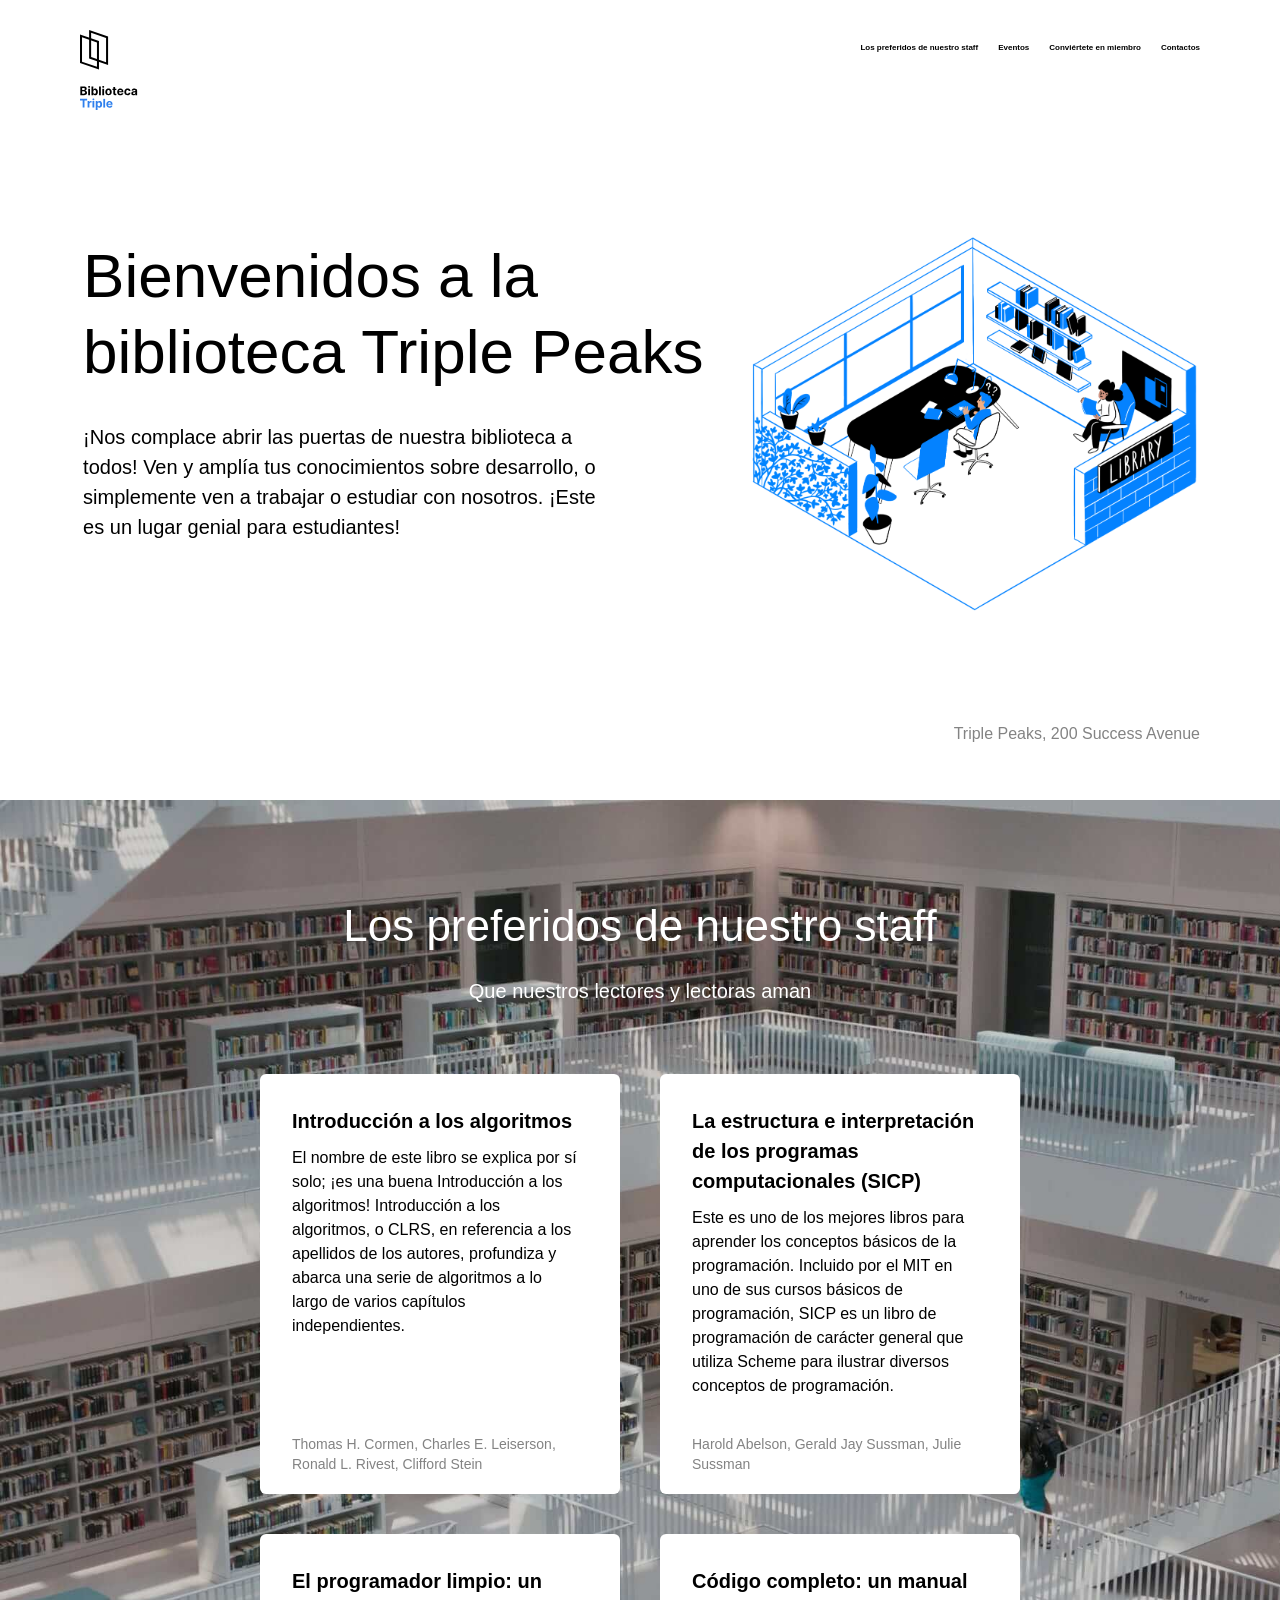
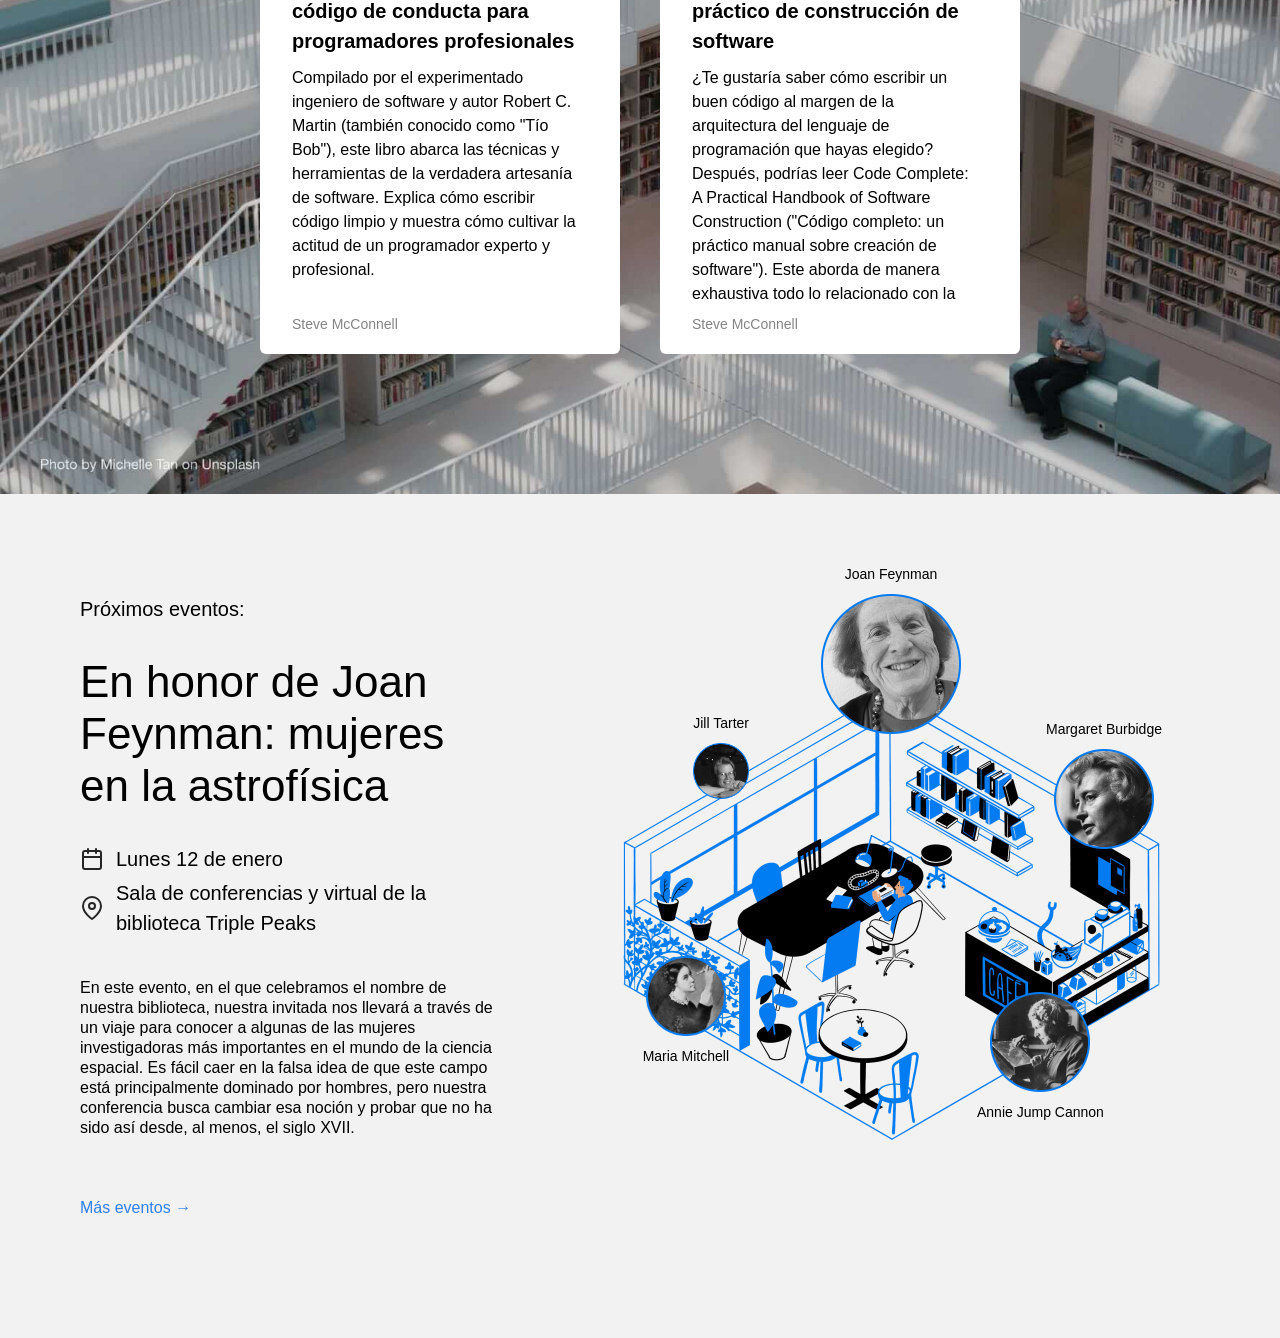
==== index.html @ 6df799b3 "añadir cambios etapa 2 proyecto sprint 3" ====
<!DOCTYPE html>
<html lang="es">
  <head>
    <meta charset="UTF-8" />
    <meta name="viewport" content="width=device-width, initial-scale=1.0" />
    <title>Biblioteca Triple Peaks</title>
    <link rel="shortcut icon" href="favicon.ico" />
    <link rel="stylesheet" href="./vendor/normalize.css" />
    <link rel="stylesheet" href="./styles/style.css" />
  </head>

  <body>
    <div class="page">
      <header class="header">
        <nav class="nav">
          <img
            src="./images/logo.svg"
            alt="Logotipo de la Biblioteca Triple Peaks"
            class="nav__logo"
          />
          <ul class="nav__links">
            <li>
              <a class="nav__link" href="#staff"
                >Los preferidos de nuestro staff</a
              >
            </li>
            <li>
              <a class="nav__link" href="#events">Eventos</a>
            </li>
            <li>
              <a class="nav__link">Conviértete en miembro</a>
            </li>
            <li>
              <a class="nav__link">Contactos</a>
            </li>
          </ul>
        </nav>
        <div class="header__content">
          <div class="header__text">
            <h1 class="header__title">
              Bienvenidos a la biblioteca Triple Peaks
            </h1>
            <p class="header__description">
              ¡Nos complace abrir las puertas de nuestra biblioteca a todos! Ven
              y amplía tus conocimientos sobre desarrollo, o simplemente ven a
              trabajar o estudiar con nosotros. ¡Este es un lugar genial para
              estudiantes!
            </p>
          </div>
          <img
            src="./images/inside_the_library.png"
            alt="Ilustración 'Dentro de la biblioteca'"
            class="header__image"
          />
        </div>
        <div class="header__footer">
          <p class="header__address">Triple Peaks, 200 Success Avenue</p>
        </div>
      </header>
      <main class="main">
        <section class="staff" id="staff">
          <h2 class="staff__title">Los preferidos de nuestro staff</h2>
          <p class="staff__subtitle">Que nuestros lectores y lectoras aman</p>
          <ul class="staff__cards">
            <li class="card">
              <div class="card__content">
                <h3 class="card__title">Introducción a los algoritmos</h3>
                <p class="card__text">
                  El nombre de este libro se explica por sí solo; ¡es una buena
                  Introducción a los algoritmos! Introducción a los algoritmos,
                  o CLRS, en referencia a los apellidos de los autores,
                  profundiza y abarca una serie de algoritmos a lo largo de
                  varios capítulos independientes.
                </p>
                <p class="card__footer">
                  Thomas H. Cormen, Charles E. Leiserson, Ronald L. Rivest,
                  Clifford Stein
                </p>
              </div>
            </li>

            <li class="card">
              <div class="card__content">
                <h3 class="card__title">
                  La estructura e interpretación de los programas
                  computacionales (SICP)
                </h3>
                <p class="card__text">
                  Este es uno de los mejores libros para aprender los conceptos
                  básicos de la programación. Incluido por el MIT en uno de sus
                  cursos básicos de programación, SICP es un libro de
                  programación de carácter general que utiliza Scheme para
                  ilustrar diversos conceptos de programación.
                </p>
                <p class="card__footer">
                  Harold Abelson, Gerald Jay Sussman, Julie Sussman
                </p>
              </div>
            </li>

            <li class="card">
              <div class="card__content">
                <h3 class="card__title">
                  El programador limpio: un código de conducta para
                  programadores profesionales
                </h3>
                <p class="card__text">
                  Compilado por el experimentado ingeniero de software y autor
                  Robert C. Martin (también conocido como "Tío Bob"), este libro
                  abarca las técnicas y herramientas de la verdadera artesanía
                  de software. Explica cómo escribir código limpio y muestra
                  cómo cultivar la actitud de un programador experto y
                  profesional.
                </p>
                <p class="card__footer">Steve McConnell</p>
              </div>
            </li>

            <li class="card">
              <div class="card__content">
                <h3 class="card__title">
                  Código completo: un manual práctico de construcción de
                  software
                </h3>
                <p class="card__text">
                  ¿Te gustaría saber cómo escribir un buen código al margen de
                  la arquitectura del lenguaje de programación que hayas
                  elegido? Después, podrías leer Code Complete: A Practical
                  Handbook of Software Construction ("Código completo: un
                  práctico manual sobre creación de software"). Este aborda de
                  manera exhaustiva todo lo relacionado con la buena estructura
                  de código.
                </p>
                <p class="card__footer">Steve McConnell</p>
              </div>
            </li>
          </ul>
        </section>
        <section class="events" id="events">
          <div class="events__content">
            <h2 class="events__heading">Próximos eventos:</h2>
            <h3 class="events__title">
              En honor de Joan Feynman: mujeres en la astrofísica
            </h3>
            <div class="event-info events__info-section">
              <div class="event-info__item">
                <img
                  src="./web_project_3_images/icon_calendar.svg"
                  alt="Calendar icon"
                  class="event-info__icon"
                />
                <p class="event-info__text">Lunes 12 de enero</p>
              </div>
              <div class="event-info__item">
                <img
                  src="./web_project_3_images/icon_pin.svg"
                  alt="Pin icon"
                  class="event-info__icon"
                />
                <p class="event-info__text">
                  Sala de conferencias y virtual de la biblioteca Triple Peaks
                </p>
              </div>
            </div>
            <p class="events__description">
              En este evento, en el que celebramos el nombre de nuestra
              biblioteca, nuestra invitada nos llevará a través de un viaje para
              conocer a algunas de las mujeres investigadoras más importantes en
              el mundo de la ciencia espacial. Es fácil caer en la falsa idea de
              que este campo está principalmente dominado por hombres, pero
              nuestra conferencia busca cambiar esa noción y probar que no ha
              sido así desde, al menos, el siglo XVII.
            </p>
            <a href="#" class="events__more">Más eventos &rarr;</a>
          </div>
          <div class="events__cover">
            <img
              src="./web_project_3_images/cafe.png"
              alt="ilustración de una cafetería"
              class="events__image"
            />
            <div class="person person_name_feynman">
              <p class="person__caption">Joan Feynman</p>
              <img
                src="./web_project_3_images/person_feynman.png"
                alt="Fotografía de Joan Feynman"
                class="person__image person__image_size_l"
              />
              <div class="person person_name_burbidge">
              <p class="person__caption">Margaret Burbidge</p>
              <img
                src="./web_project_3_images/person_burbidge.png"
                alt="Fotografía de  Margaret Burbidge"
                class="person__image person__image_size_m"
              />
            </div>
            <div class="person person_name_cannon">
              <img
                src="./web_project_3_images/person_cannon.png"
                alt="Fotografía de Annie Jump Cannon"
                class="person__image person__image_size_m"
              />
              <p class="person__caption">Annie Jump Cannon</p>
            </div>
            <div class="person person_name_mitchell">
              <img
                src="./web_project_3_images/person_mitchell.png"
                alt="Fotografía de Maria Mitchell"
                class="person__image person__image_size_s"
              />
              <p class="person__caption">Maria Mitchell</p>
            </div>
            <div class="person person_name_tarter">
              <p class="person__caption">Jill Tarter</p>
              <img
                src="./web_project_3_images/person_tarter.png"
                alt="Fotografía de Jill Tarter"
                class="person__image person__image_size_m"
              />
            </div>
          </div>
        </section>
      </main>
    </div>
  </body>
</html>
---- styles/style.css ----
.page {
  min-width: 1100px;
  max-width: 1600px;
  margin: auto;
  font-family: arial, sans-serif;
  font-size: 16px;
  line-height: 20px;
}

.header {
  display: flex;
  flex-direction: column;
  min-height: 720px;
  max-height: 800px;
  padding: 30px 80px 40px;
  box-sizing: border-box;
  align-items: center;
  position: relative;
  height: 100vh;
}

.nav {
  display: flex;
  flex-direction: row;
  justify-content: space-between;
  height: 80px;
  width: 100%;
}

.nav__logo {
  height: 80px;
  width: 58px;
}

.nav__links {
  display: flex;
  flex-direction: row;
  flex-wrap: wrap;
  margin: 8px 0 0;
  list-style-type: none;
  font-size: 8px;
  justify-content: space-between;
  column-gap: 20px;
  padding-left: 0;
}

.nav__link {
  color: #000000;
  text-decoration: none;
  font-weight: bold;
}

.header__content {
  display: flex;
  flex-direction: row;
  justify-content: space-between;
  margin: auto;
  flex-grow: 1;
}

.header__title {
  max-width: 635px;
  font-size: 62px;
  line-height: 76px;
  font-weight: 500;
  margin: 0;
  margin-top: 128px;
}

.header__description {
  max-width: 515px;
  font-size: 20px;
  line-height: 30px;
  margin: 0;
  margin-top: 32px;
}

.header__image {
  max-width: 636px;
  max-height: 400px;
  object-fit: cover;
  margin-left: 20px;
  align-self: center;
}

.header__footer {
  margin-top: auto;
  width: 100%;
  display: flex;
  align-items: center;
  justify-content: flex-end;
  box-sizing: border-box;
}

.header__link {
  color: #2f80ed;
  text-decoration: none;
}

.header__address {
  margin-top: auto;
  color: #838383;
  text-align: end;
}

.header__text {
  display: flex;
  flex-direction: column;
}

.staff {
  background-image: url("../images/staff_picks_background.jpg");
  padding: 100px 0 140px;
  background-size: cover;
}

.staff__title {
  text-align: center;
  font-size: 44px;
  line-height: 52px;
  font-weight: 400;
  margin: 0 0 24px;
  color: #ffffff;
}

.staff__subtitle {
  text-align: center;
  font-size: 20px;
  line-height: 30px;
  font-weight: 400;
  margin: 0;
  color: #ffffff;
}

.staff__cards {
  max-width: 760px;
  display: flex;
  flex-direction: row;
  list-style-type: none;
  margin: auto;
  margin-top: 68px;
  padding-left: 0;
  flex-wrap: wrap;
  justify-content: center;
  gap: 40px 40px;
}

.card {
  width: 360px;
  height: 420px;
  background-color: #fff;
  border-radius: 6px;
  padding: 32px 40px 20px 32px;
  box-sizing: border-box;
  display: flex;
  flex-direction: column;
}

.card__content {
  width: 100%;
  height: 100%;
  display: flex;
  flex-direction: column;
}

.card__title {
  font-size: 20px;
  line-height: 30px;
  font-weight: 700;
  margin: 0;
}

.card__text {
  margin: 10px 0;
  font-size: 16px;
  height: 100%;
  line-height: 24px;
  overflow: hidden;
  transition: all 0.3s ease;
  flex-grow: 1;
}

.card__text:hover {
  overflow-y: auto;
}

.card__footer {
  margin: 0;
  margin-top: auto;
  font-size: 14px;
  line-height: 20px;
  color: #838383;
}

.events {
  padding: 100px 0 120px 80px;
  display: flex;
  align-items: start;
  justify-content: space-between;
  box-sizing: border-box;
  background-color: #f2f2f2;
  position: relative;
}

.events__content {
  flex-basis: 580px;
}

.events__heading {
  font-size: 20px;
  font-weight: 500;
  line-height: 30px;
  margin: 0;
}

.events__title {
  font-size: 44px;
  font-weight: 500;
  line-height: 52px;
  margin: 32px 0 0;
}

.events__info-section {
  margin-top: 32px;
}

.event-info__item {
  display: flex;
  align-items: center;
  margin-bottom: 4px;
  font-weight: 500;
}

.event-info__icon {
  background-repeat: no-repeat;
  background-position: center;
  margin-right: 12px;
  width: 24px;
  height: 24px;
}

.event-info__text {
  font-size: 20px;
  font-weight: 500;
  line-height: 30px;
  margin: 0;
}

.events__description {
  margin: 40px 0 60px;
}

.events__more {
  color: #2f80ed;
  text-decoration: none;
}

.events__cover {
  flex-grow: 1;
  flex-shrink: 0;
  flex-basis: 780px;
  max-width: 780px;
  position: relative;
}

.events__image {
  max-width: 100%;
}

.person {
  position: absolute;
  display: flex;
  align-items: center;
  flex-direction: column;
  gap: 10px;
}

.person_name_feynman {
  right: 319px;
  top: -30px;
}

.person_name_burbidge {
  left: 225px;
  top: 155px;
}

.person_name_cannon {
  top: 428px;
  left: 156px;
}

.person_name_mitchell {
  top: 392px;
  right: 232px;
}

.person_name_tarter {
  top: 149px;
  right: 212px;
}

.person__image {
  max-width: 100%;
}

.person__image_size_l {
  width: 140px;
}

.person__image_size_m {
  width: 100px;
}

.person__image_size_s {
  width: 80px;
}

.person__caption {
  text-align: center;
  font-size: 14px;
  margin: 0;
  white-space: nowrap;
}
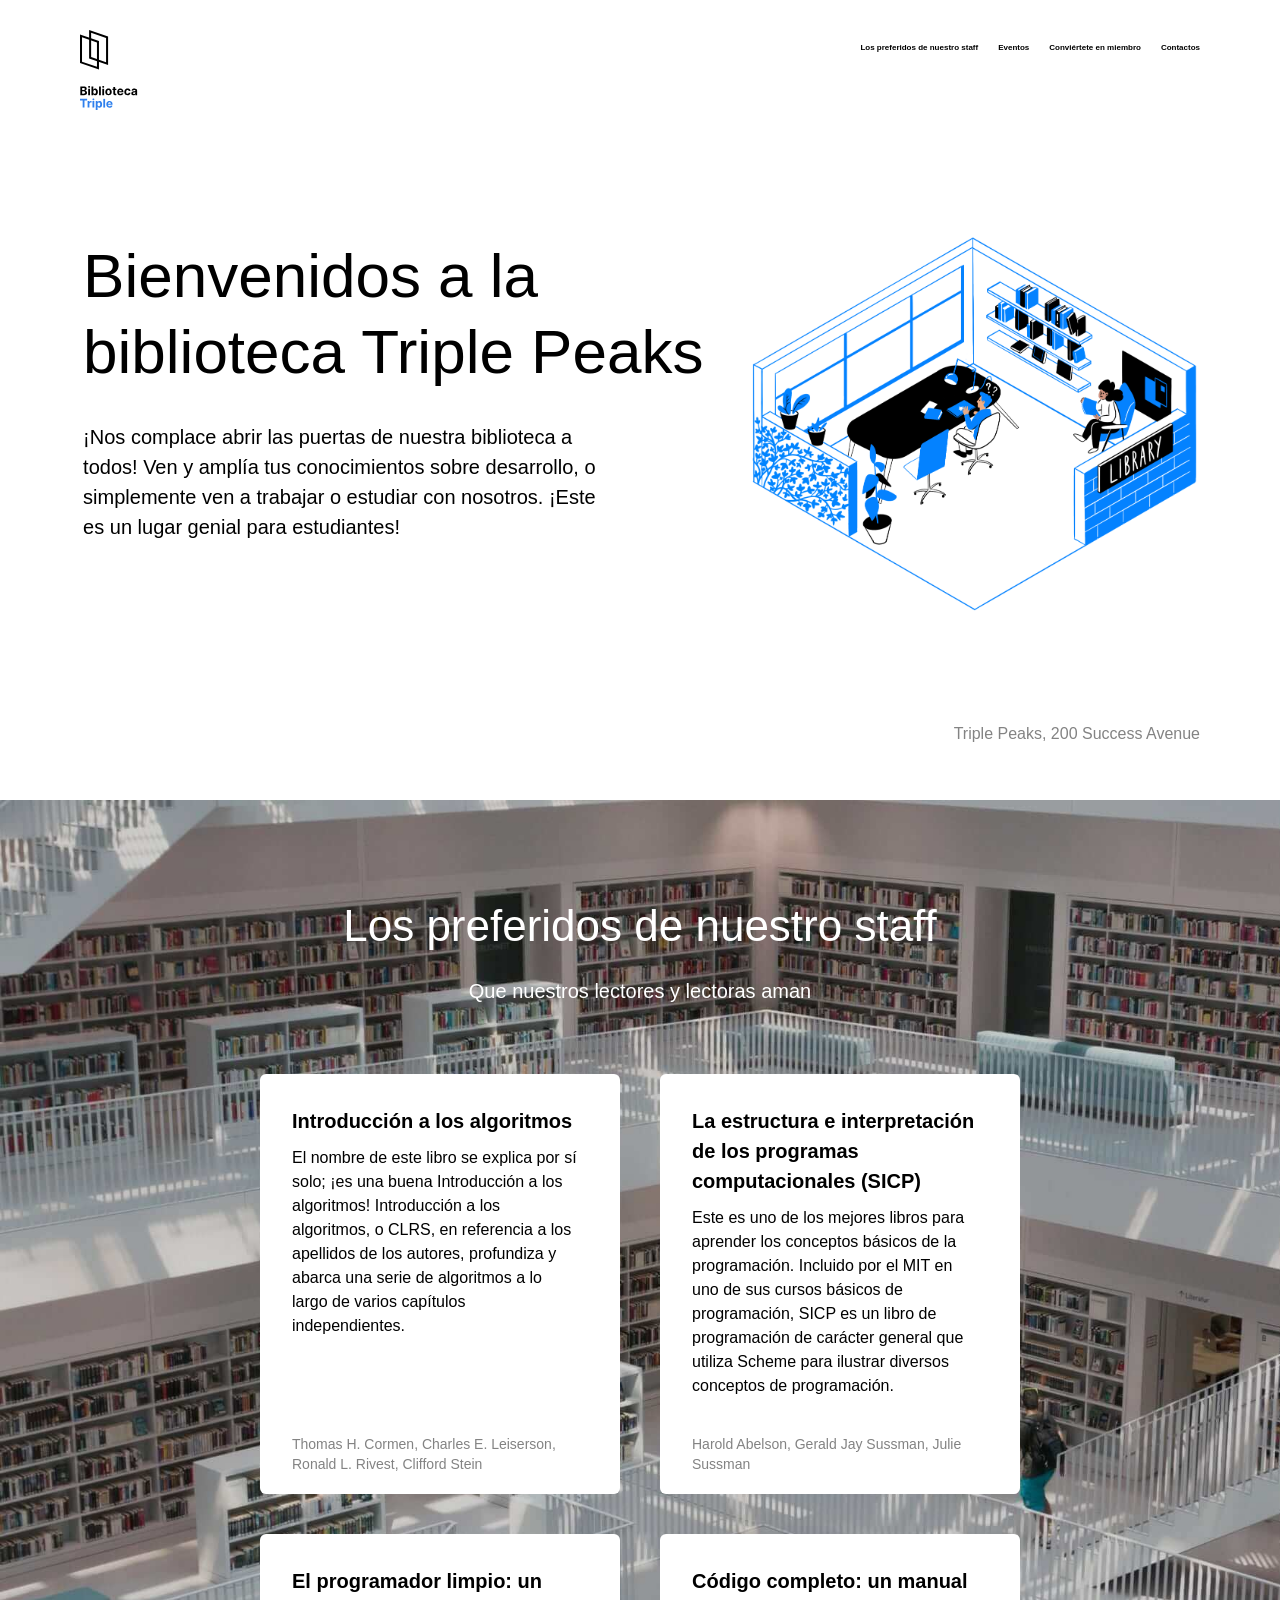
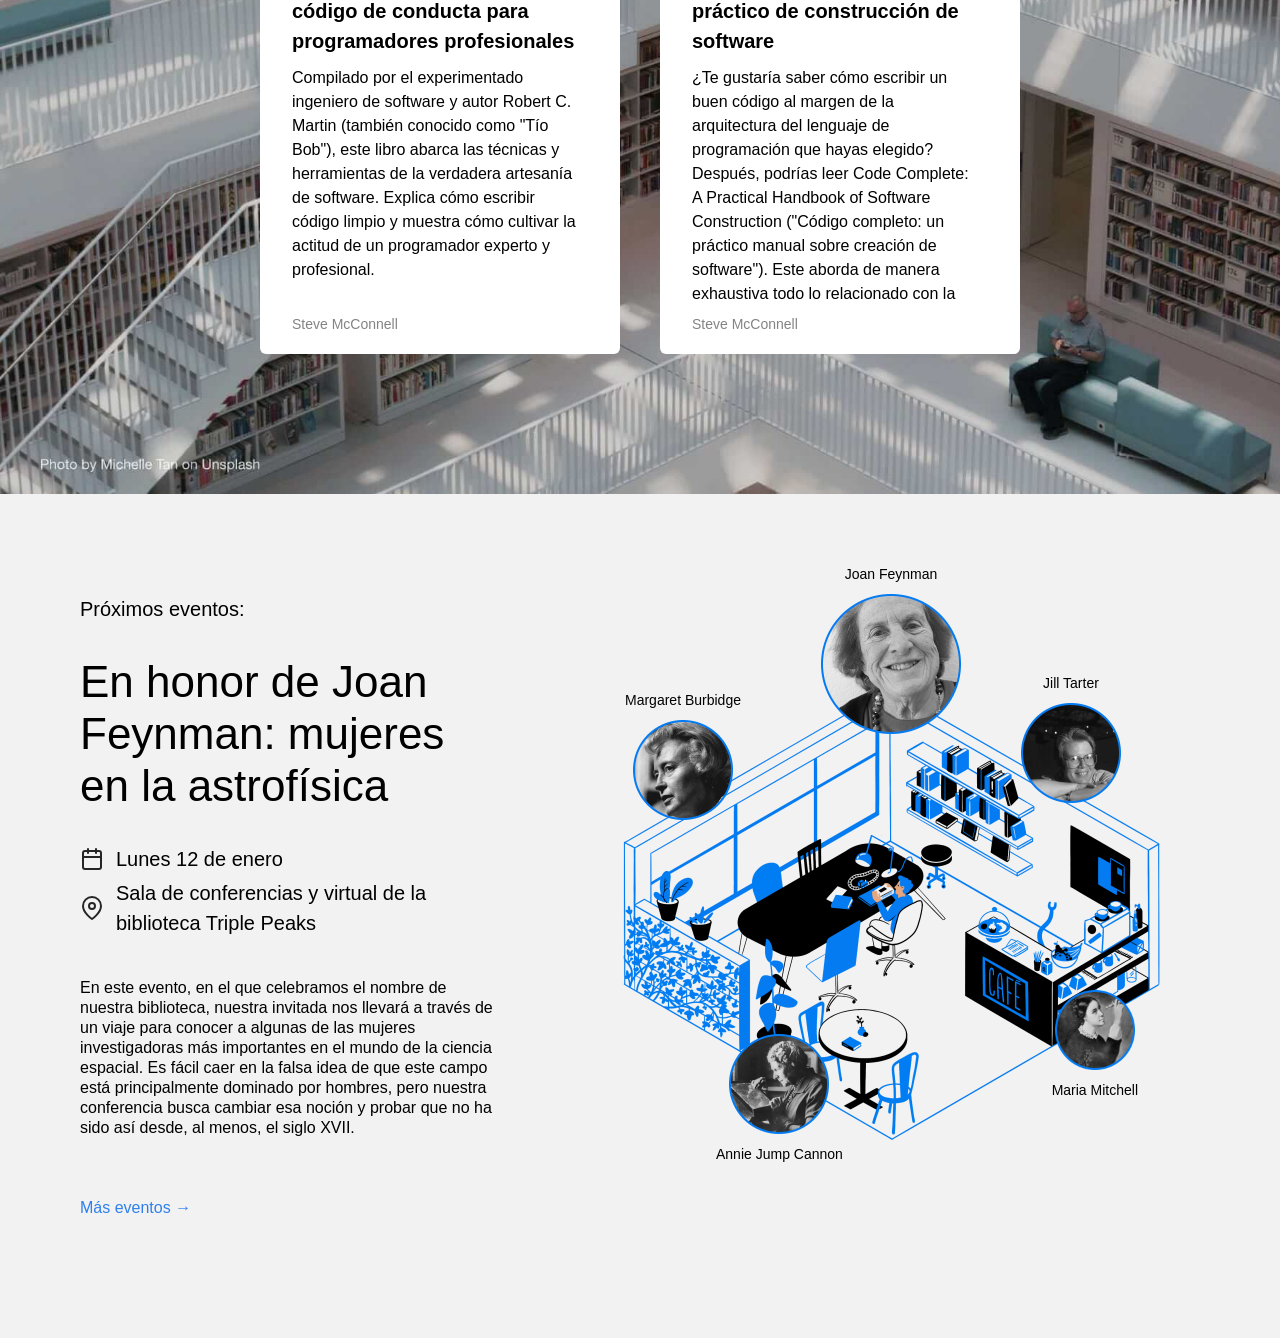
==== commit 3fdecc1e: "Correccion de errores en etiqueta div" ====
--- a/index.html
+++ b/index.html
@@ -186,7 +186,8 @@
                 alt="Fotografía de Joan Feynman"
                 class="person__image person__image_size_l"
               />
-              <div class="person person_name_burbidge">
+            </div>
+            <div class="person person_name_burbidge">
               <p class="person__caption">Margaret Burbidge</p>
               <img
                 src="./web_project_3_images/person_burbidge.png"
--- a/styles/style.css
+++ b/styles/style.css
@@ -276,28 +276,33 @@
 }
 
 .person_name_feynman {
+  position: absolute;
   right: 319px;
   top: -30px;
 }
 
 .person_name_burbidge {
-  left: 225px;
-  top: 155px;
+  position: absolute;
+  left: 125px;
+  top: 96px;
 }
 
 .person_name_cannon {
-  top: 428px;
-  left: 156px;
+  position: absolute;
+  bottom: 18px;
+  left: 216px;
 }
 
 .person_name_mitchell {
-  top: 392px;
-  right: 232px;
+  position: absolute;
+  bottom: 82px;
+  right: 142px;
 }
 
 .person_name_tarter {
-  top: 149px;
-  right: 212px;
+  position: absolute;
+  top: 79px;
+  right: 159px;
 }
 
 .person__image {
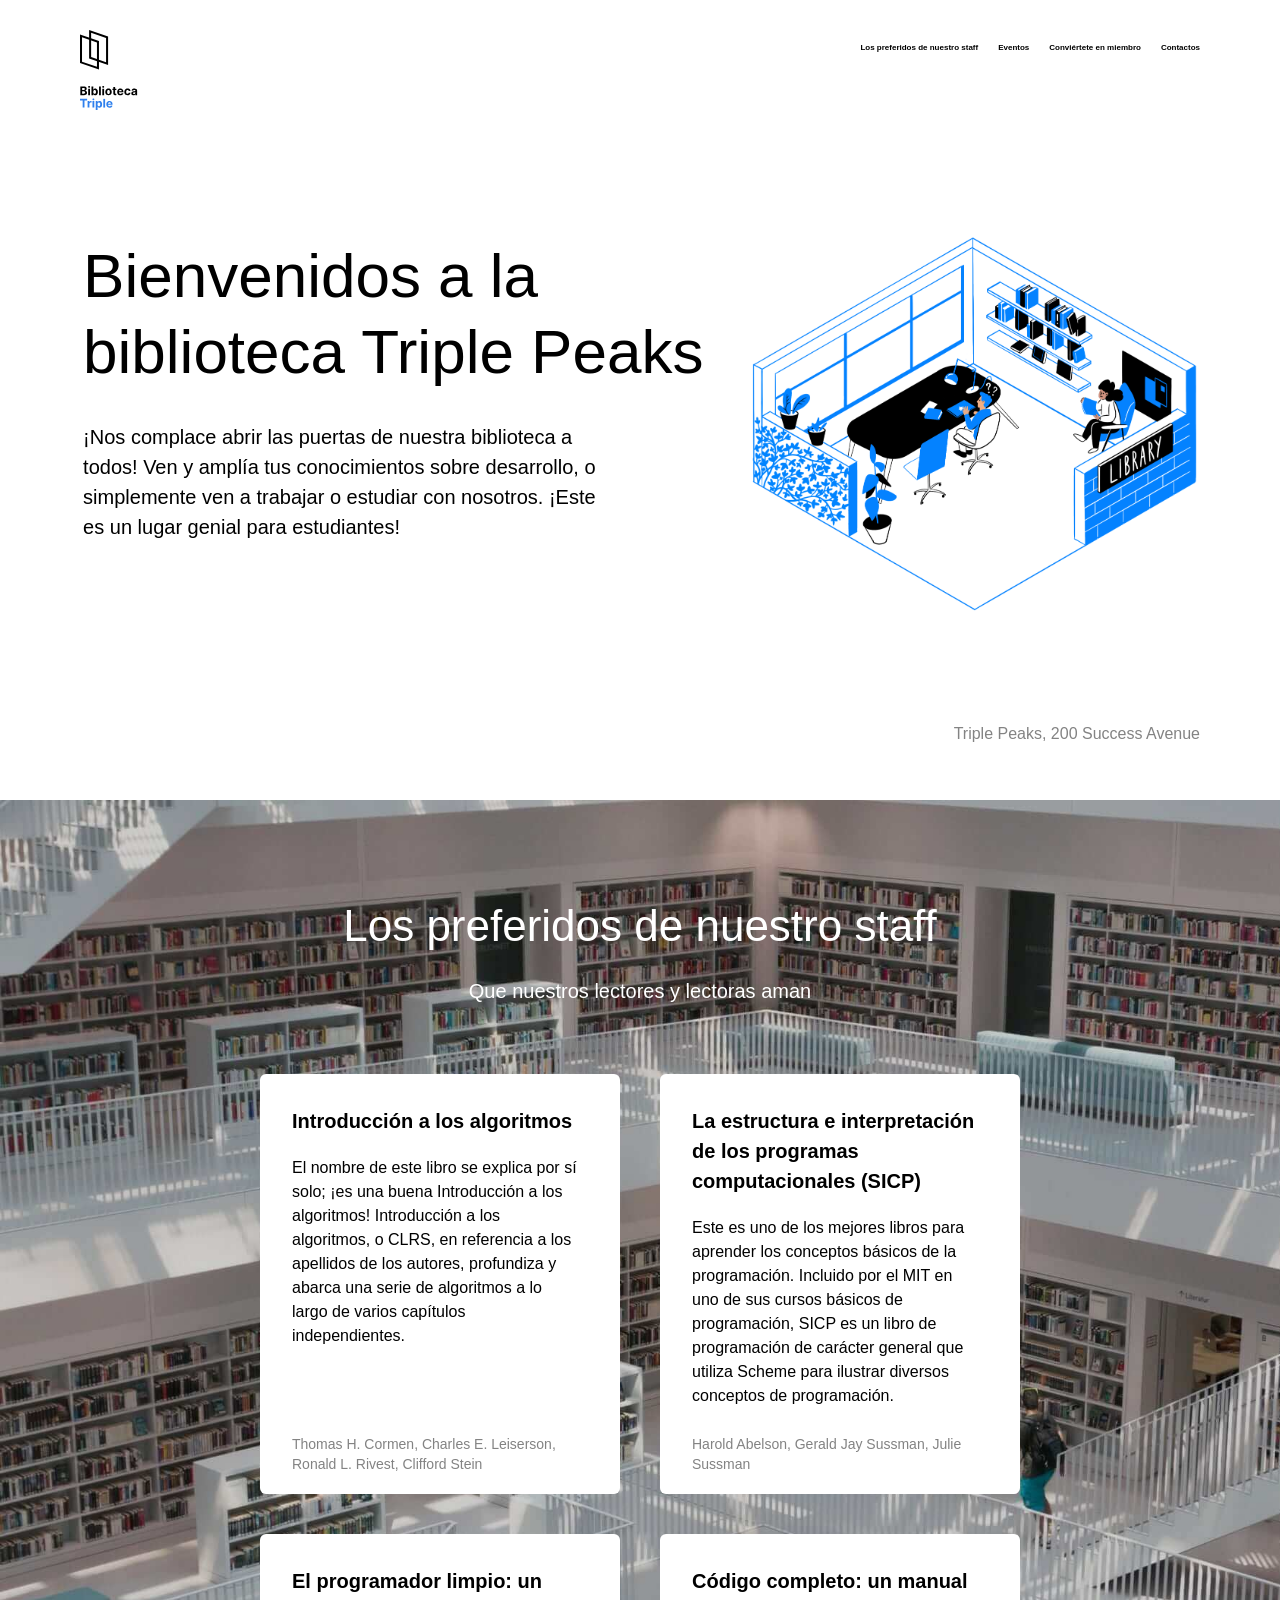
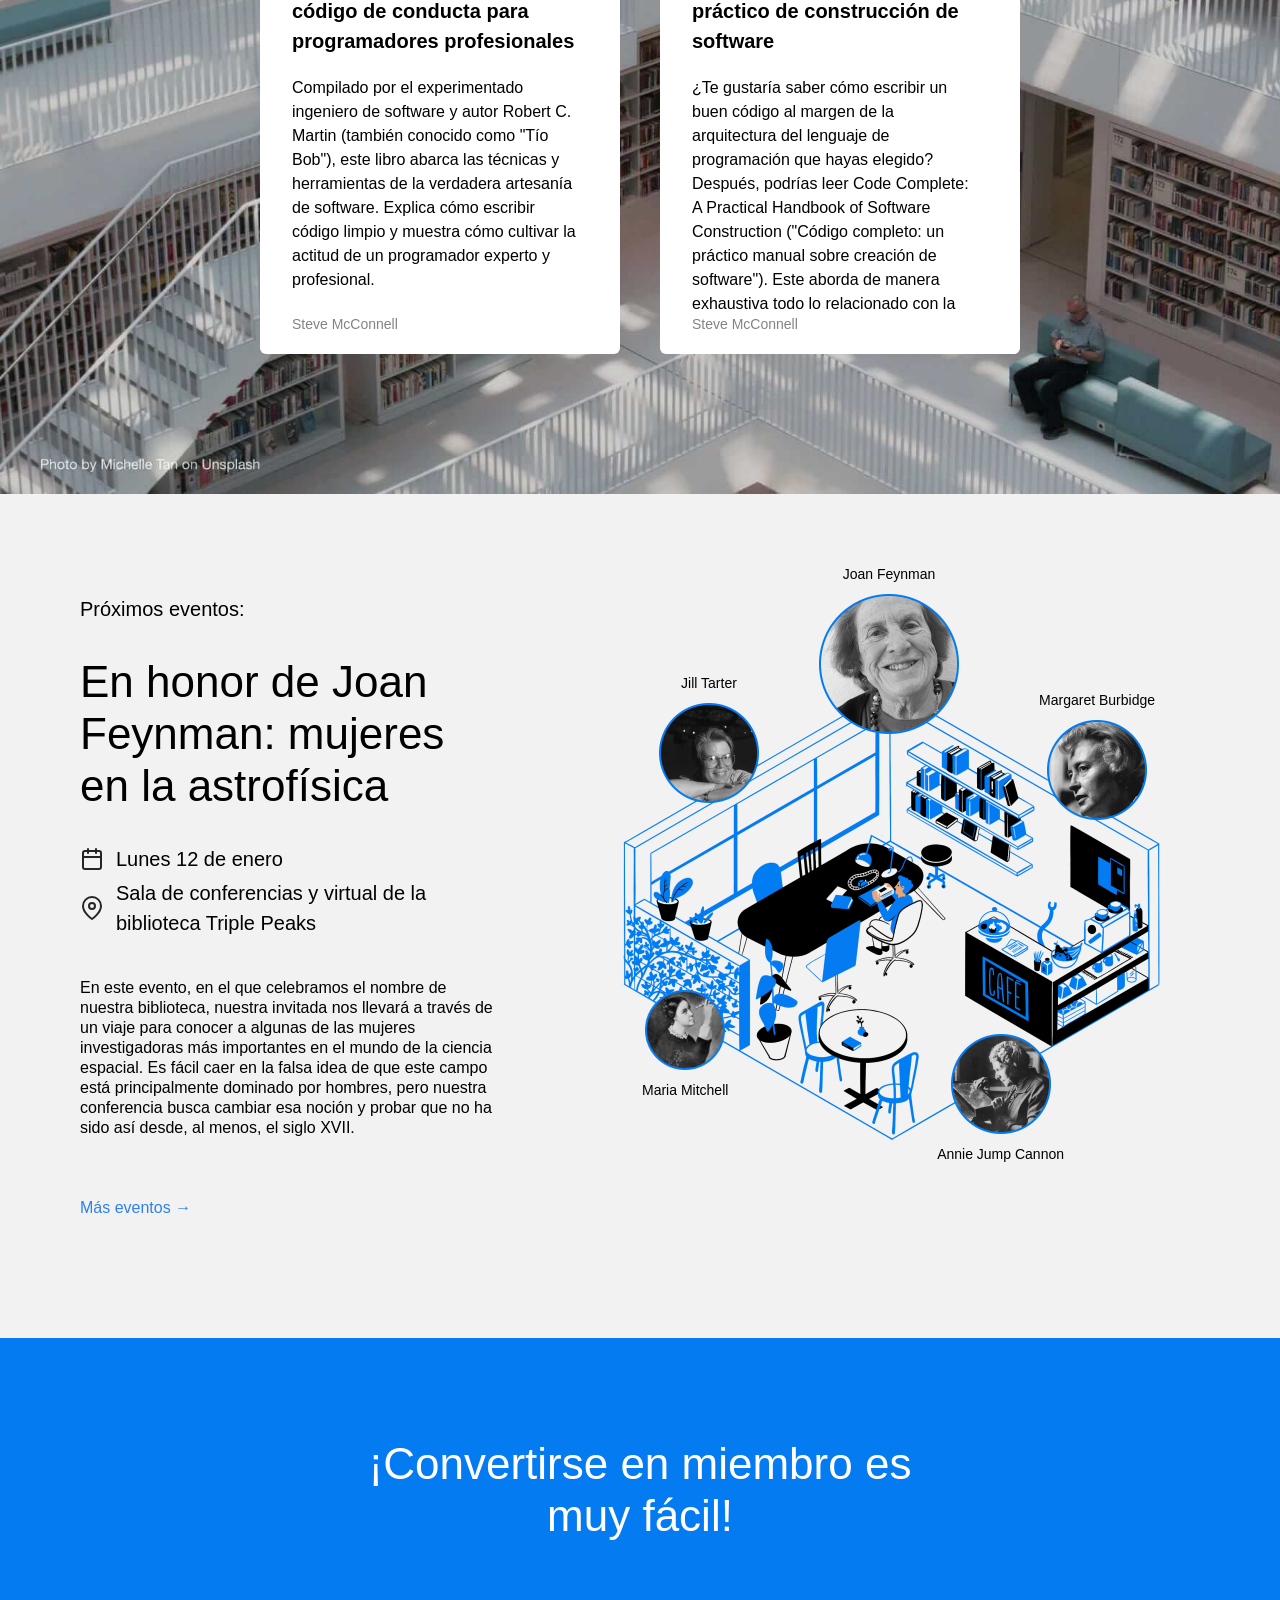
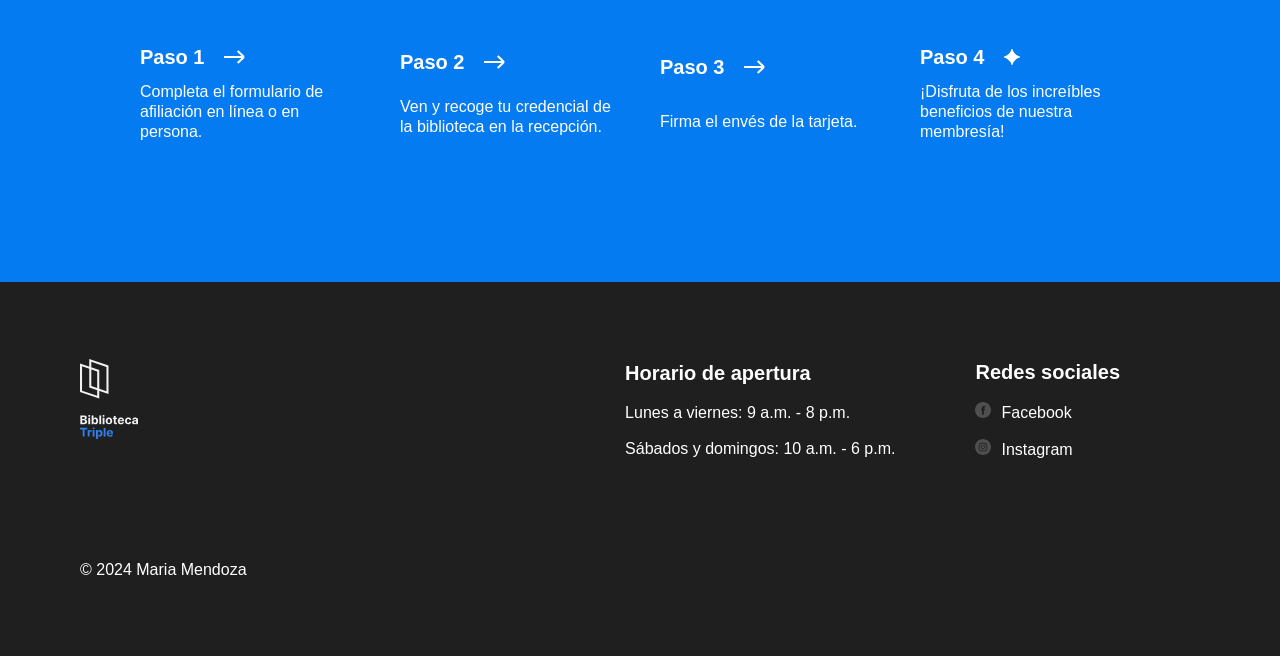
==== commit fe3d103a: "agregar estilos proyecto 3 final" ====
--- a/index.html
+++ b/index.html
@@ -28,10 +28,10 @@
               <a class="nav__link" href="#events">Eventos</a>
             </li>
             <li>
-              <a class="nav__link">Conviértete en miembro</a>
+              <a class="nav__link" href="#membership">Conviértete en miembro</a>
             </li>
             <li>
-              <a class="nav__link">Contactos</a>
+              <a class="nav__link" href="#footer">Contactos</a>
             </li>
           </ul>
         </nav>
@@ -221,6 +221,110 @@
             </div>
           </div>
         </section>
+        <section class="membership" id="membership">
+          <h2 class="membership__title">
+            ¡Convertirse en miembro es muy fácil!
+          </h2>
+          <ul class="membership__steps">
+            <li class="step">
+              <h3 class="step__title">
+                Paso 1
+                <img
+                  src="./images/icon_step_forward.svg"
+                  alt="icon forward"
+                  class="step__icon"
+                />
+              </h3>
+              <p class="step__description">
+                Completa el formulario de afiliación en línea o en persona.
+              </p>
+            </li>
+            <li class="step">
+              <h3 class="step__title">
+                Paso 2
+                <img
+                  src="./images/icon_step_forward.svg"
+                  alt="icon forward"
+                  class="step__icon"
+                />
+              </h3>
+              <p class="step__description">
+                Ven y recoge tu credencial de la biblioteca en la recepción.
+              </p>
+            </li>
+            <li class="step">
+              <h3 class="step__title">
+                Paso 3
+                <img
+                  src="./images/icon_step_forward.svg"
+                  alt="icon forward"
+                  class="step__icon"
+                />
+              </h3>
+              <p class="step__description">Firma el envés de la tarjeta.</p>
+            </li>
+            <li class="step">
+              <h3 class="step__title">
+                Paso 4
+                <img
+                  src="./images/icon_step_finish.svg"
+                  alt="icon finish"
+                  class="step__icon"
+                />
+              </h3>
+              <p class="step__description">
+                ¡Disfruta de los increíbles beneficios de nuestra membresía!
+              </p>
+            </li>
+          </ul>
+        </section>
+        <footer class="footer" id="footer">
+          <div class="footer__columns">
+            <div class="footer__column">
+              <img
+                src="./web_project_3_images/logo_white.svg"
+                alt="logo
+              tripleten"
+                class="footer__logo"
+              />
+            </div>
+            <div class="footer__column footer__column_content_hours">
+              <h3 class="footer__column-heading">Horario de apertura</h3>
+              <ul class="footer__list">
+                <li class="footer__list-item">
+                  Lunes a viernes: 9 a.m. - 8 p.m.
+                </li>
+                <li class="footer__list-item">
+                  Sábados y domingos: 10 a.m. - 6 p.m.
+                </li>
+              </ul>
+            </div>
+            <div class="footer__column footer__column_content_social">
+              <h3 class="footer__column-heading">Redes sociales</h3>
+              <ul class="footer__list">
+                <li class="footer__list-item">
+                  <a href="#" class="footer__column-link">
+                    <img
+                      src="./web_project_3_images/facebook_white.svg"
+                      alt="Facebook"
+                      class="footer__social-icon"
+                    />Facebook
+                  </a>
+                </li>
+                <li class="footer__list-item">
+                  <a href="#" class="footer__column-link">
+                    <img
+                      src="./web_project_3_images/instagram_white.svg"
+                      alt="Instagram"
+                      class="footer__social-icon"
+                    />Instagram
+                  </a>
+                </li>
+              </ul>
+            </div>
+          </div>
+          <p class="footer__copyright">© 2024 Maria Mendoza</p>
+        </footer>
       </main>
     </div>
   </body>
--- a/styles/style.css
+++ b/styles/style.css
@@ -137,8 +137,7 @@
   display: flex;
   flex-direction: row;
   list-style-type: none;
-  margin: auto;
-  margin-top: 68px;
+  margin: 68px auto 0;
   padding-left: 0;
   flex-wrap: wrap;
   justify-content: center;
@@ -171,7 +170,7 @@
 }
 
 .card__text {
-  margin: 10px 0;
+  margin: 20px 0 0;
   font-size: 16px;
   height: 100%;
   line-height: 24px;
@@ -277,32 +276,32 @@
 
 .person_name_feynman {
   position: absolute;
-  right: 319px;
+  left: 319px;
   top: -30px;
 }
 
 .person_name_burbidge {
   position: absolute;
-  left: 125px;
+  right: 125px;
   top: 96px;
 }
 
 .person_name_cannon {
   position: absolute;
   bottom: 18px;
-  left: 216px;
+  right: 216px;
 }
 
 .person_name_mitchell {
   position: absolute;
   bottom: 82px;
-  right: 142px;
+  left: 142px;
 }
 
 .person_name_tarter {
   position: absolute;
   top: 79px;
-  right: 159px;
+  left: 159px;
 }
 
 .person__image {
@@ -327,3 +326,121 @@
   margin: 0;
   white-space: nowrap;
 }
+
+.membership {
+  padding: 100px 0 140px;
+  background-color: #057bf2;
+  color: #ffffff;
+}
+
+.membership__title {
+  max-width: 574px;
+  margin: 0 auto;
+  text-align: center;
+  font-size: 44px;
+  font-weight: 500;
+  line-height: 52px;
+}
+
+.membership__steps {
+  list-style-type: none;
+  padding: 0;
+  margin: 100px 0 0;
+  display: flex;
+  flex-direction: row;
+  justify-content: center;
+  gap: 40px;
+}
+
+.step {
+  display: flex;
+  flex-wrap: wrap;
+  flex-shrink: 0;
+  align-items: center;
+  flex-basis: 220px;
+}
+
+.step__title {
+  margin: 0;
+  font-size: 20px;
+  line-height: 30px;
+  font-weight: 700;
+  display: flex;
+  align-items: center;
+}
+
+.step__icon {
+  margin-left: 20px;
+}
+
+.step__description {
+  margin: 10px 0 0;
+}
+
+.footer {
+  box-sizing: border-box;
+  background-color: #1f1f1f;
+  padding: 60px 80px;
+  color: #ffffff;
+  display: flex;
+  flex-direction: column;
+  justify-content: flex-start;
+}
+
+.footer__columns {
+  display: flex;
+  justify-content: flex-start;
+  align-items: center;
+}
+
+.footer__column_content_hours {
+  flex-direction: column;
+  margin-left: auto;
+}
+
+.footer__column_content_social {
+  flex-direction: column;
+  margin-left: 80px;
+  margin-right: 80px;
+}
+
+.footer__logo {
+  width: 58px;
+  height: 80px;
+}
+
+.footer__column-heading {
+  font-size: 20px;
+  margin-bottom: 20px;
+}
+
+.footer__list {
+  list-style-type: none;
+  padding: 0;
+  margin: 0;
+  display: flex;
+  flex-direction: column;
+  gap: 16px;
+}
+
+.footer__list-item {
+  margin: 0;
+  display: flex;
+  align-items: center;
+  gap: 10px;
+}
+
+.footer__column-link {
+  color: white;
+  text-decoration: none;
+}
+
+.footer__social-icon {
+  width: 16px;
+  height: 16px;
+  margin-right: 10px;
+}
+
+.footer__copyright {
+  margin-top: 100px;
+}
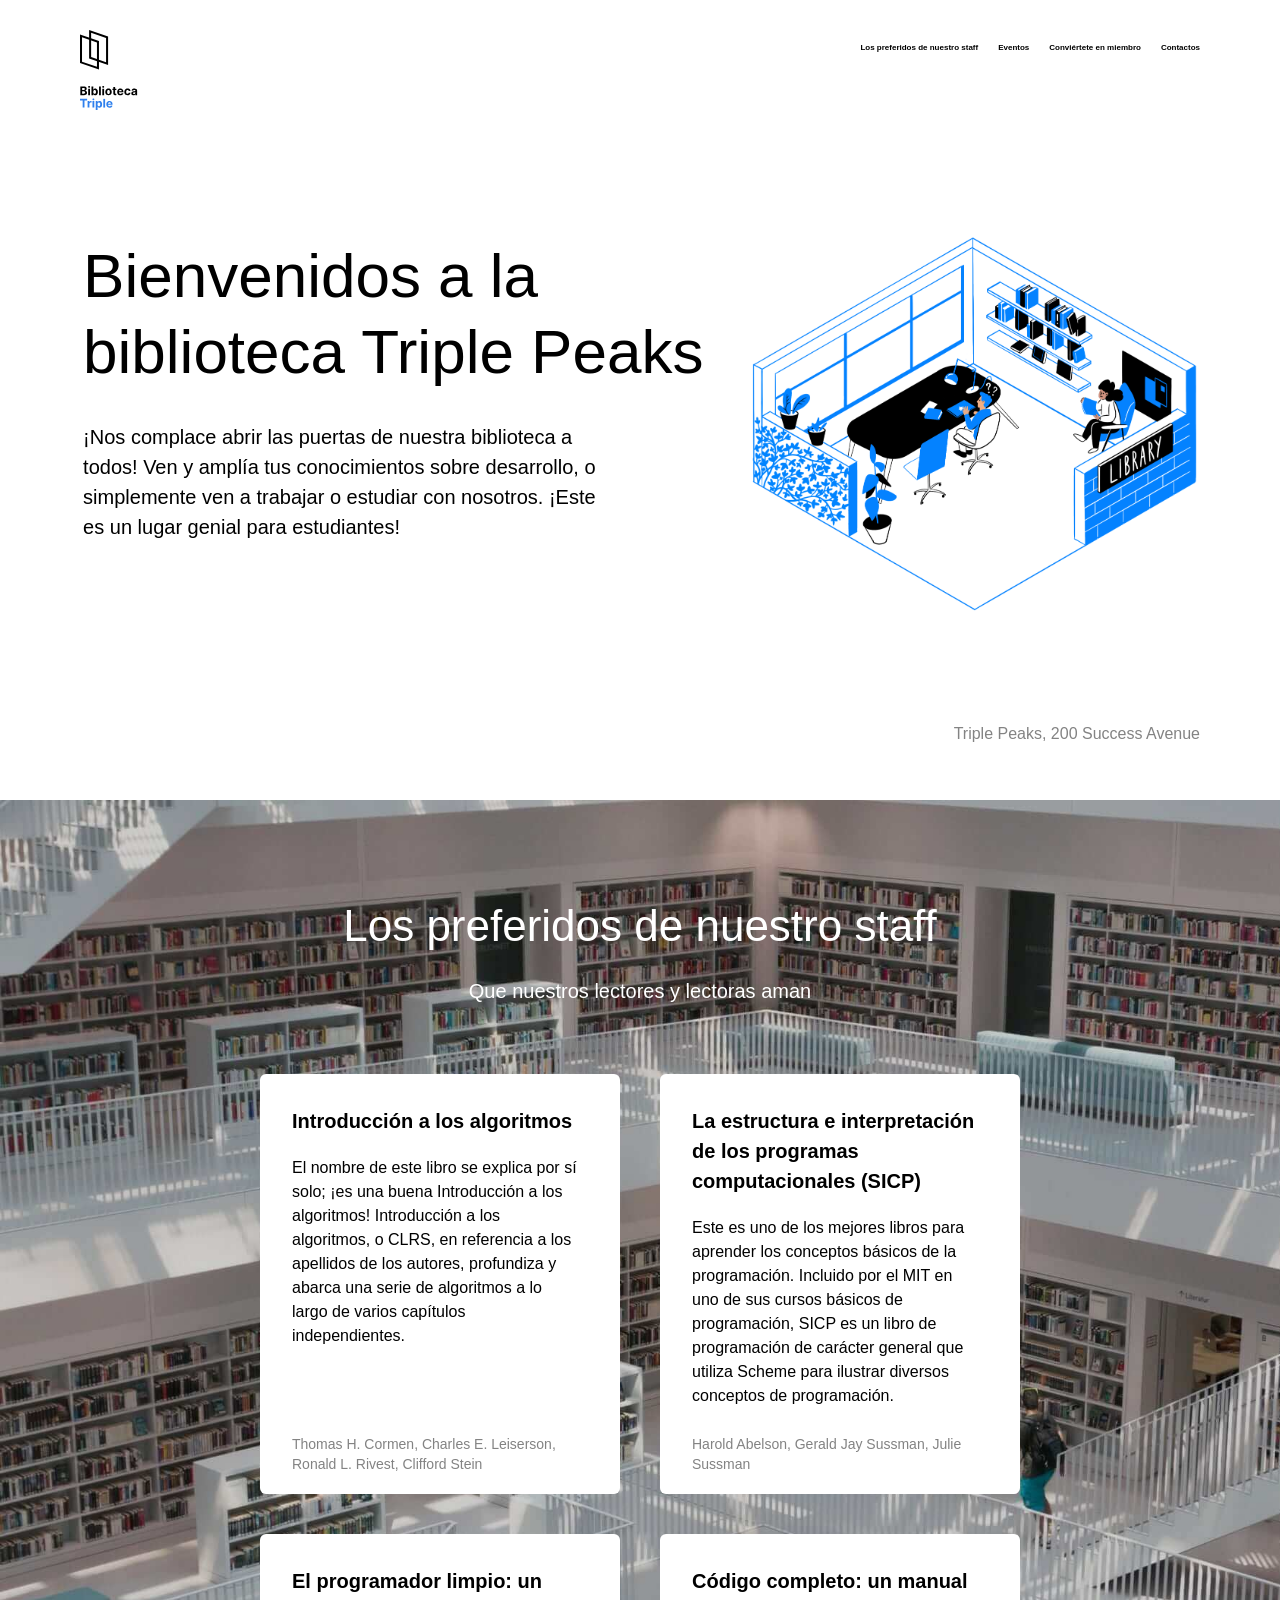
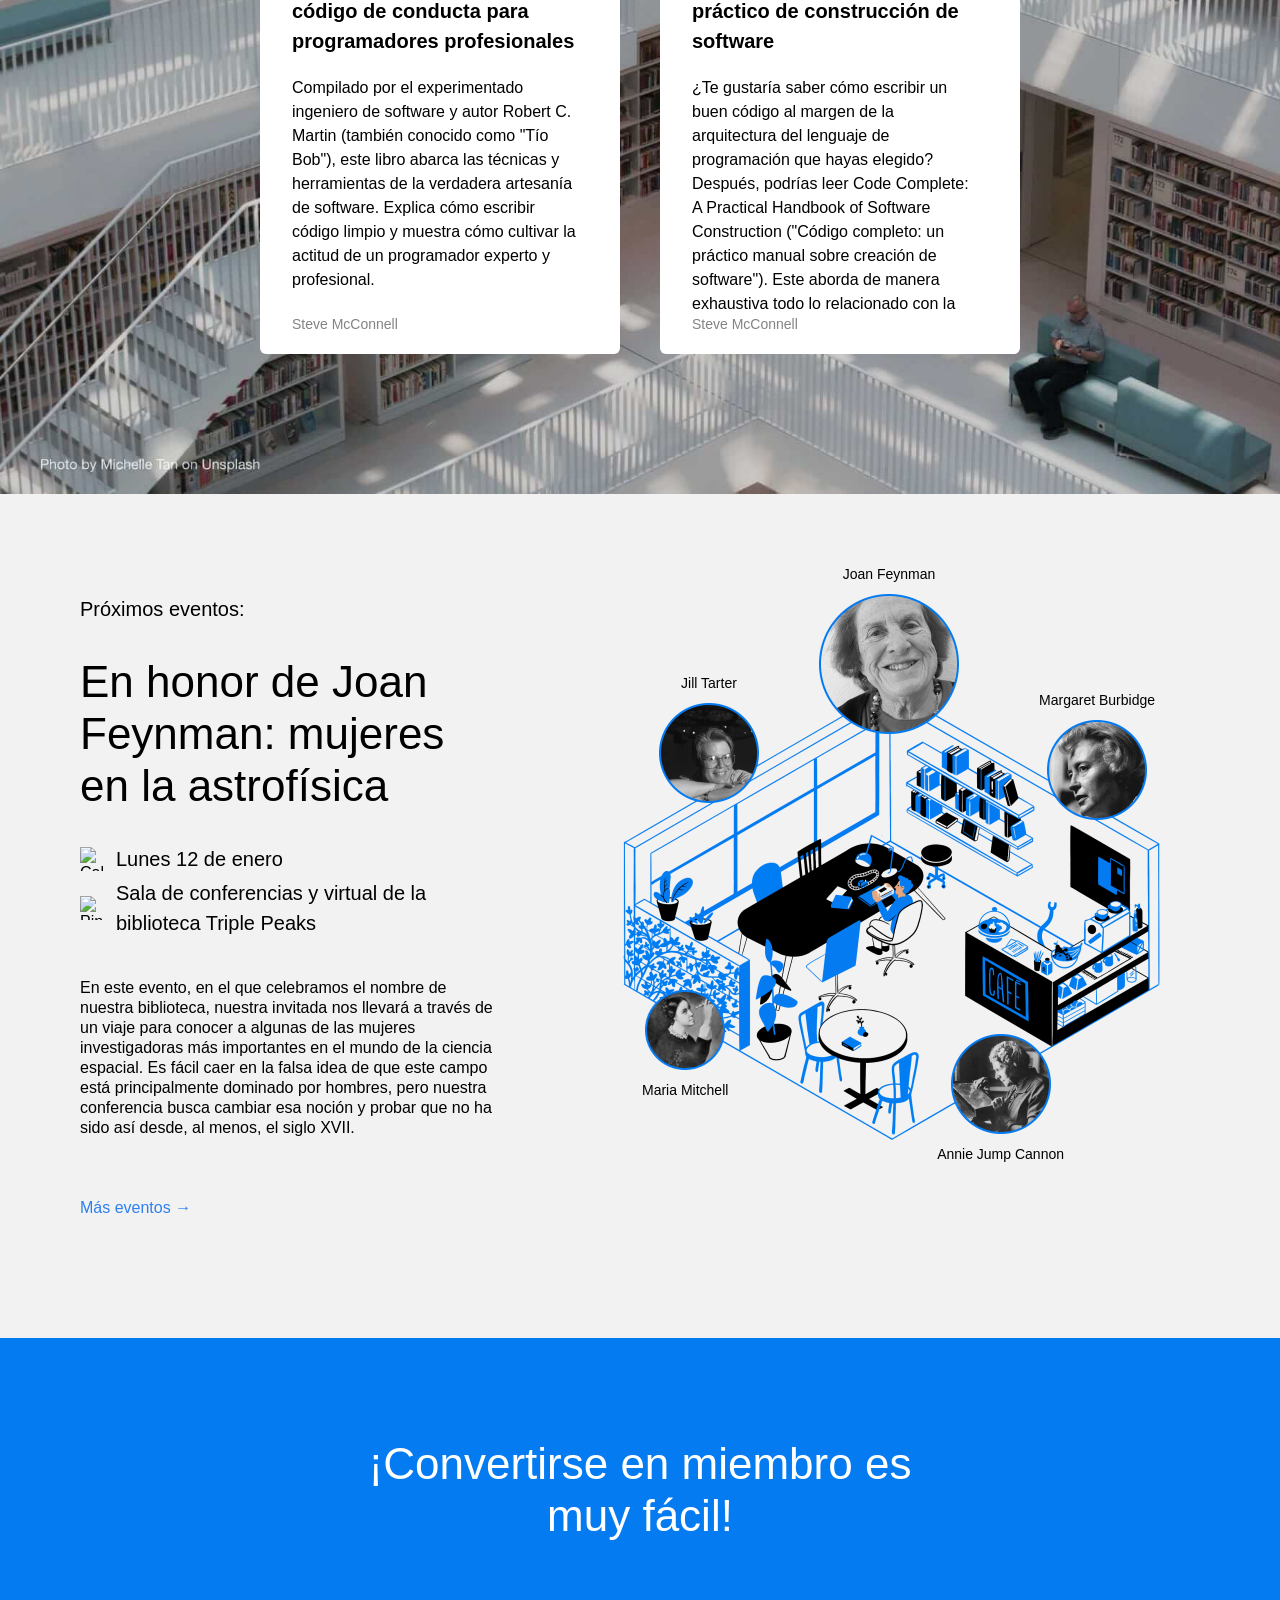
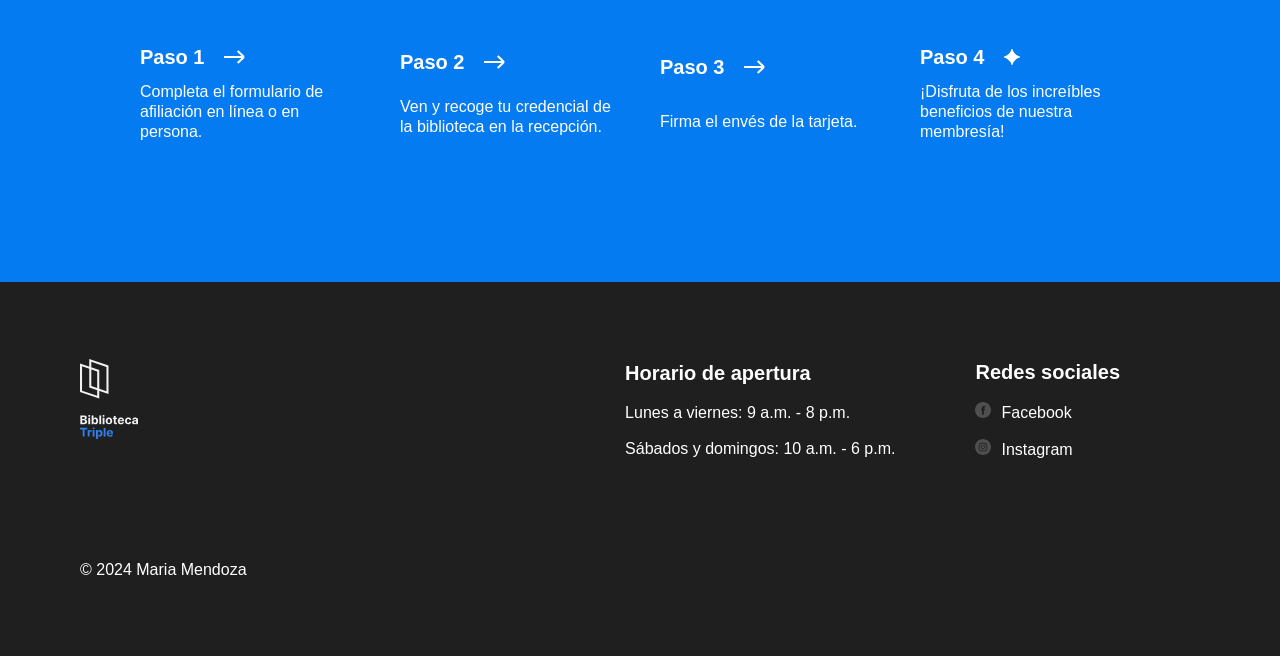
==== commit 37ae5776: "añadir cambios a footer_logo" ====
--- a/index.html
+++ b/index.html
@@ -175,14 +175,14 @@
           </div>
           <div class="events__cover">
             <img
-              src="./web_project_3_images/cafe.png"
+              src="./images/cafe.png"
               alt="ilustración de una cafetería"
               class="events__image"
             />
             <div class="person person_name_feynman">
               <p class="person__caption">Joan Feynman</p>
               <img
-                src="./web_project_3_images/person_feynman.png"
+                src="./images/person_feynman.png"
                 alt="Fotografía de Joan Feynman"
                 class="person__image person__image_size_l"
               />
@@ -190,14 +190,14 @@
             <div class="person person_name_burbidge">
               <p class="person__caption">Margaret Burbidge</p>
               <img
-                src="./web_project_3_images/person_burbidge.png"
+                src="./images/person_burbidge.png"
                 alt="Fotografía de  Margaret Burbidge"
                 class="person__image person__image_size_m"
               />
             </div>
             <div class="person person_name_cannon">
               <img
-                src="./web_project_3_images/person_cannon.png"
+                src="./images/person_cannon.png"
                 alt="Fotografía de Annie Jump Cannon"
                 class="person__image person__image_size_m"
               />
@@ -205,7 +205,7 @@
             </div>
             <div class="person person_name_mitchell">
               <img
-                src="./web_project_3_images/person_mitchell.png"
+                src="./images/person_mitchell.png"
                 alt="Fotografía de Maria Mitchell"
                 class="person__image person__image_size_s"
               />
@@ -214,7 +214,7 @@
             <div class="person person_name_tarter">
               <p class="person__caption">Jill Tarter</p>
               <img
-                src="./web_project_3_images/person_tarter.png"
+                src="./images/person_tarter.png"
                 alt="Fotografía de Jill Tarter"
                 class="person__image person__image_size_m"
               />
@@ -278,54 +278,53 @@
             </li>
           </ul>
         </section>
-        <footer class="footer" id="footer">
-          <div class="footer__columns">
-            <div class="footer__column">
-              <img
-                src="./web_project_3_images/logo_white.svg"
-                alt="logo
-              tripleten"
-                class="footer__logo"
-              />
-            </div>
-            <div class="footer__column footer__column_content_hours">
-              <h3 class="footer__column-heading">Horario de apertura</h3>
-              <ul class="footer__list">
-                <li class="footer__list-item">
-                  Lunes a viernes: 9 a.m. - 8 p.m.
-                </li>
-                <li class="footer__list-item">
-                  Sábados y domingos: 10 a.m. - 6 p.m.
-                </li>
-              </ul>
-            </div>
-            <div class="footer__column footer__column_content_social">
-              <h3 class="footer__column-heading">Redes sociales</h3>
-              <ul class="footer__list">
-                <li class="footer__list-item">
-                  <a href="#" class="footer__column-link">
-                    <img
-                      src="./web_project_3_images/facebook_white.svg"
-                      alt="Facebook"
-                      class="footer__social-icon"
-                    />Facebook
-                  </a>
-                </li>
-                <li class="footer__list-item">
-                  <a href="#" class="footer__column-link">
-                    <img
-                      src="./web_project_3_images/instagram_white.svg"
-                      alt="Instagram"
-                      class="footer__social-icon"
-                    />Instagram
-                  </a>
-                </li>
-              </ul>
-            </div>
-          </div>
-          <p class="footer__copyright">© 2024 Maria Mendoza</p>
-        </footer>
       </main>
+      <footer class="footer" id="footer">
+        <div class="footer__columns">
+          <div class="footer__column">
+            <img
+              src="./images/logo_white.svg"
+              alt="logo biblioteca tripleten version oscura"
+              class="footer__logo"
+            />
+          </div>
+          <div class="footer__column footer__column_content_hours">
+            <h3 class="footer__column-heading">Horario de apertura</h3>
+            <ul class="footer__list">
+              <li class="footer__list-item">
+                Lunes a viernes: 9 a.m. - 8 p.m.
+              </li>
+              <li class="footer__list-item">
+                Sábados y domingos: 10 a.m. - 6 p.m.
+              </li>
+            </ul>
+          </div>
+          <div class="footer__column footer__column_content_social">
+            <h3 class="footer__column-heading">Redes sociales</h3>
+            <ul class="footer__list">
+              <li class="footer__list-item">
+                <a href="#" class="footer__column-link">
+                  <img
+                    src="./images/facebook_white.svg"
+                    alt="Facebook"
+                    class="footer__social-icon"
+                  />Facebook
+                </a>
+              </li>
+              <li class="footer__list-item">
+                <a href="#" class="footer__column-link">
+                  <img
+                    src="./images/instagram_white.svg"
+                    alt="Instagram"
+                    class="footer__social-icon"
+                  />Instagram
+                </a>
+              </li>
+            </ul>
+          </div>
+        </div>
+        <p class="footer__copyright">© 2024 Maria Mendoza</p>
+      </footer>
     </div>
   </body>
 </html>
